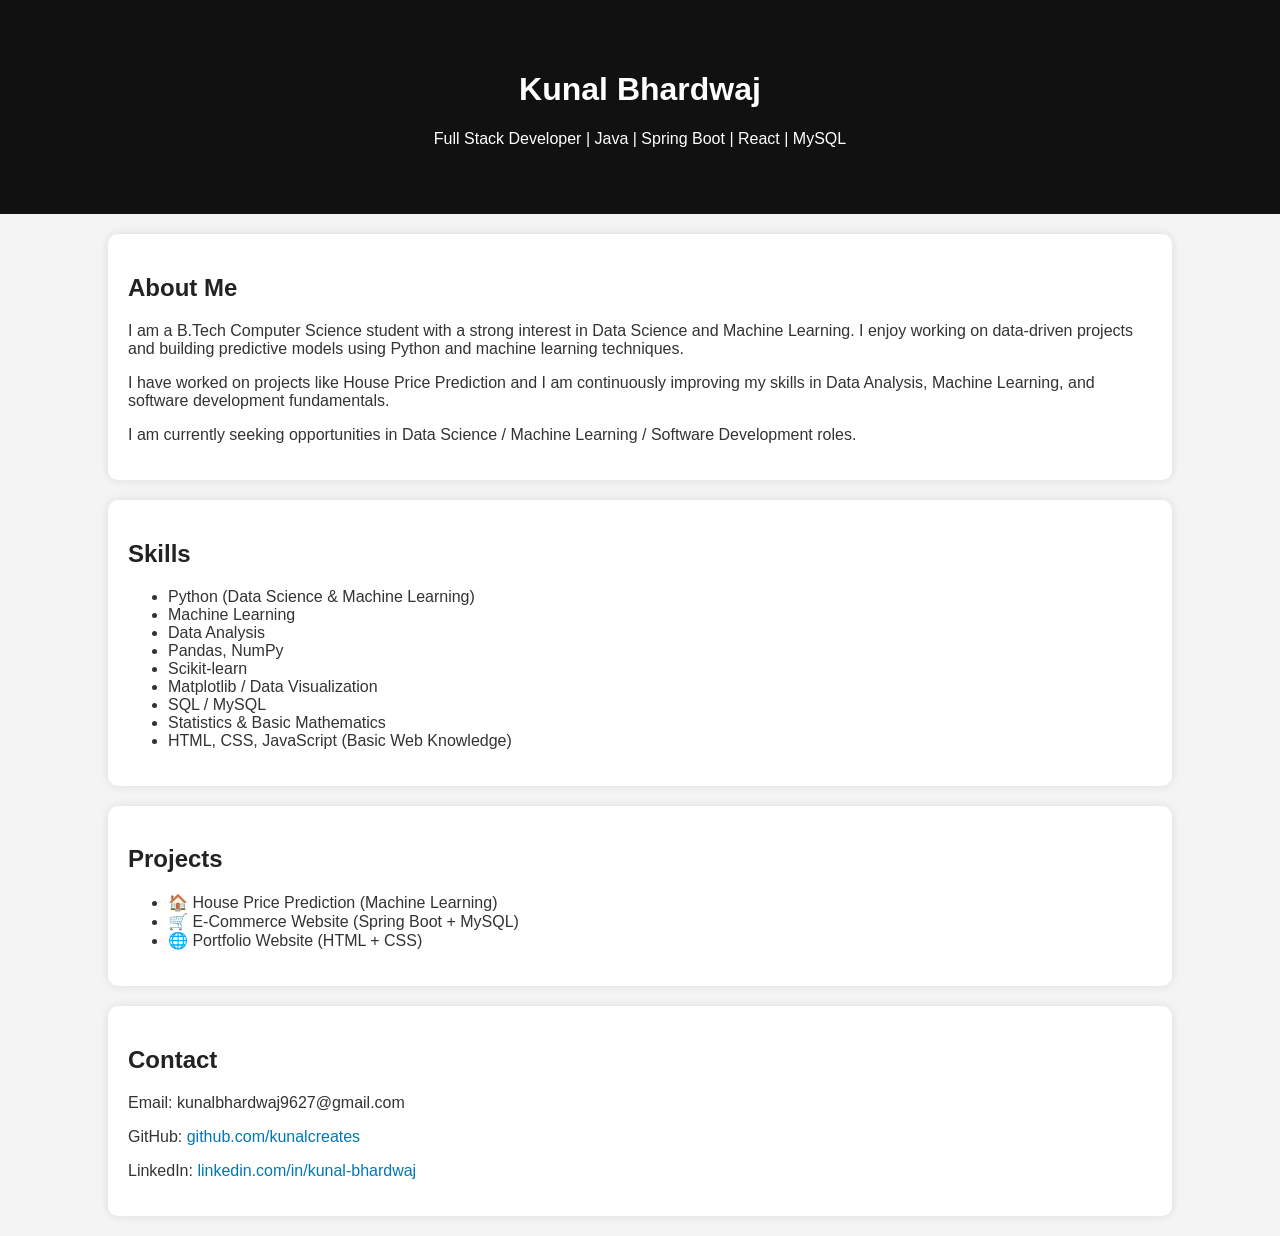
==== index.html @ 04a7f88f "Add files via upload" ====
<!DOCTYPE html>
<html lang="en">

<head>
    <link rel="stylesheet" href="style.css">
    <meta charset="UTF-8">
    <title>Kunal Bhardwaj - Portfolio</title>
    <link rel="stylesheet" href="style.css">
</head>

<body>

    <!-- Hero Section -->
    <header>
        <h1>Kunal Bhardwaj</h1>
        <p>Full Stack Developer | Java | Spring Boot | React | MySQL</p>
    </header>

    <!-- About -->
    <section>
        <h2>About Me</h2>
        <p>
            I am a B.Tech Computer Science student with a strong interest in Data Science and Machine Learning.
            I enjoy working on data-driven projects and building predictive models using Python and machine learning
            techniques.
        </p>

        <p>
            I have worked on projects like House Price Prediction and I am continuously improving my skills in Data
            Analysis,
            Machine Learning, and software development fundamentals.
        </p>

        <p>
            I am currently seeking opportunities in Data Science / Machine Learning / Software Development roles.
        </p>

    </section>

    <!-- Skills -->
    <section>
        <h2>Skills</h2>
        <ul>
            <li>Python (Data Science & Machine Learning)</li>
            <li>Machine Learning</li>
            <li>Data Analysis</li>
            <li>Pandas, NumPy</li>
            <li>Scikit-learn</li>
            <li>Matplotlib / Data Visualization</li>
            <li>SQL / MySQL</li>
            <li>Statistics & Basic Mathematics</li>
            <li>HTML, CSS, JavaScript (Basic Web Knowledge)</li>
        </ul>
    </section>

    <!-- Projects -->
    <section>
        <h2>Projects</h2>
        <ul>
            <li>🏠 House Price Prediction (Machine Learning)</li>
            <li>🛒 E-Commerce Website (Spring Boot + MySQL)</li>
            <li>🌐 Portfolio Website (HTML + CSS)</li>
        </ul>
    </section>

    <!-- Contact Section (UPDATED) -->
    <section>
        <h2>Contact</h2>

        <p>Email: kunalbhardwaj9627@gmail.com</p>

        <p>
            GitHub:
            <a href="https://github.com/kunalcreates" target="_blank">
                github.com/kunalcreates
            </a>
        </p>

        <p>
            LinkedIn:
            <a href="https://www.linkedin.com/in/kunal-bhardwaj-2231b2337" target="_blank">
                linkedin.com/in/kunal-bhardwaj
            </a>
        </p>

    </section>

</body>

</html>
---- style.css ----
body {
    font-family: Arial;
    margin: 0;
    padding: 0;
    background: #f4f4f4;
    color: #333;
}

header {
    background: #111;
    color: white;
    text-align: center;
    padding: 50px;
}

section {
    background: white;
    margin: 20px auto;
    padding: 20px;
    width: 80%;
    border-radius: 10px;
    box-shadow: 0px 0px 10px rgba(0, 0, 0, 0.1);
}

h2 {
    color: #222;
}

a {
    color: #0077b5;
    text-decoration: none;
}

a:hover {
    text-decoration: underline;
}
---- style.css ----
body {
    font-family: Arial;
    margin: 0;
    padding: 0;
    background: #f4f4f4;
    color: #333;
}

header {
    background: #111;
    color: white;
    text-align: center;
    padding: 50px;
}

section {
    background: white;
    margin: 20px auto;
    padding: 20px;
    width: 80%;
    border-radius: 10px;
    box-shadow: 0px 0px 10px rgba(0, 0, 0, 0.1);
}

h2 {
    color: #222;
}

a {
    color: #0077b5;
    text-decoration: none;
}

a:hover {
    text-decoration: underline;
}
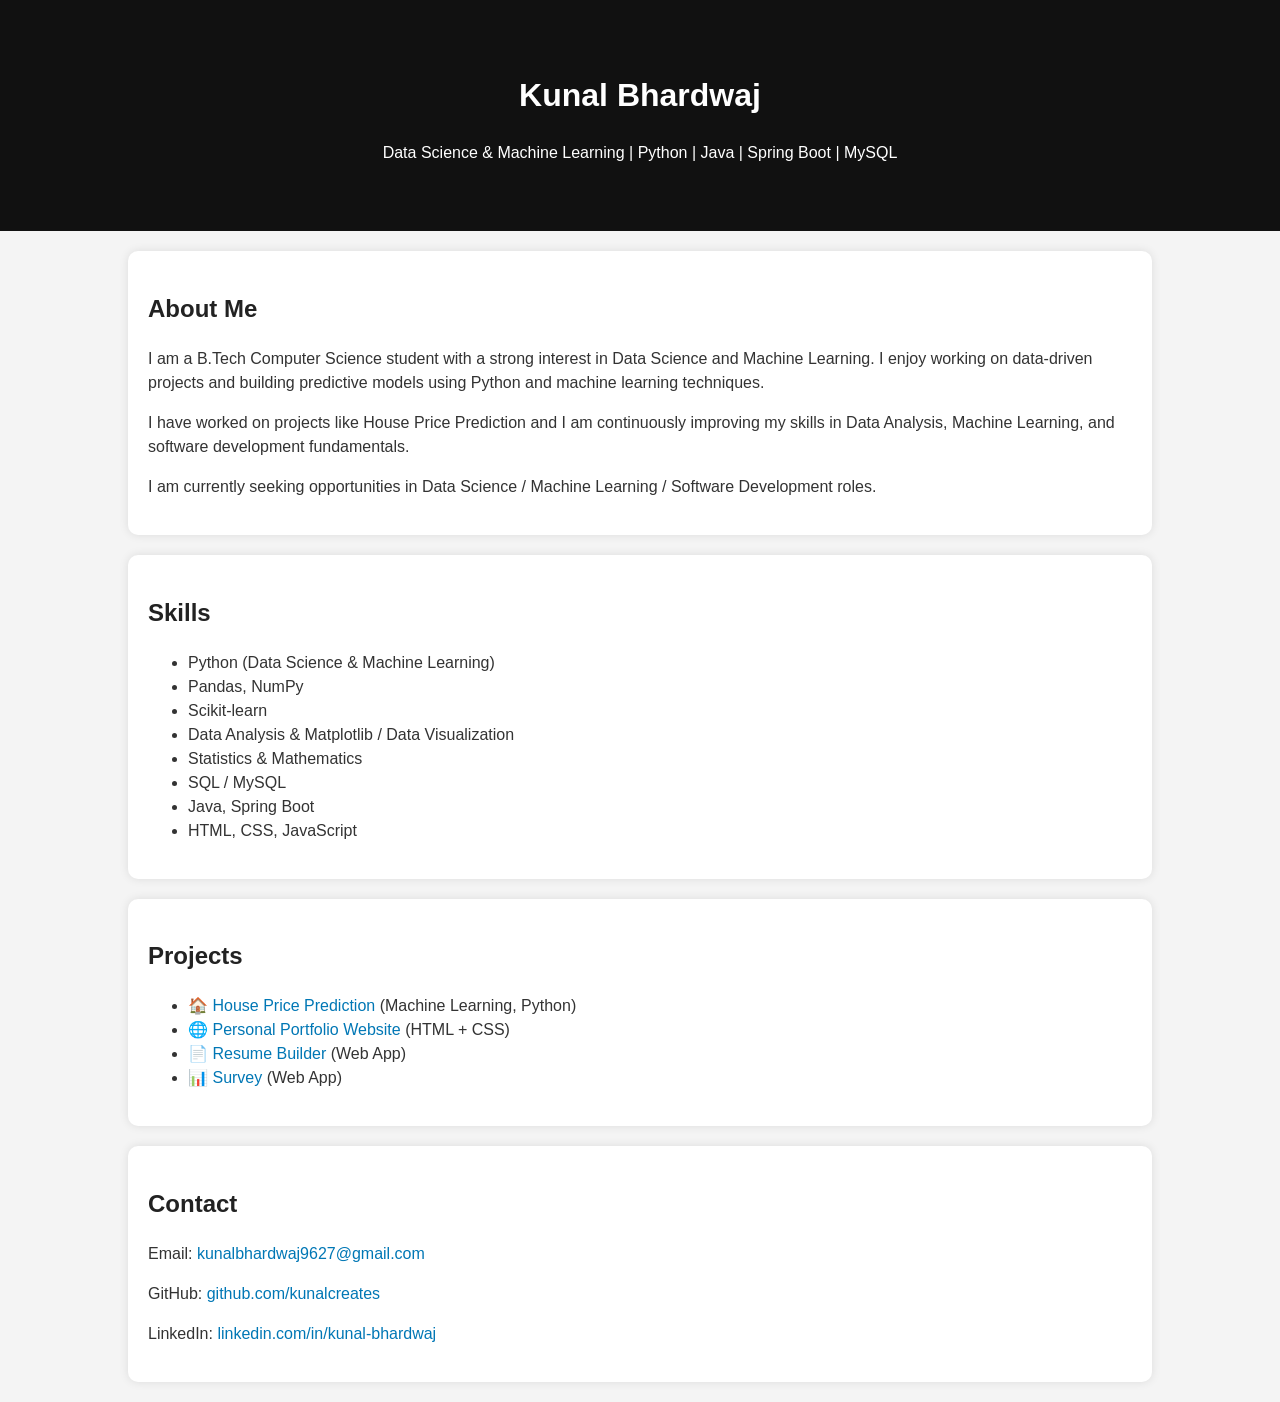
==== commit 867c5a03: "Clean up portfolio: remove duplicate page, fix HTML/CSS, add project links - Remove duplicate portfo" ====
--- a/index.html
+++ b/index.html
@@ -1,90 +1,102 @@
-<!DOCTYPE html>
-<html lang="en">
-
-<head>
-    <link rel="stylesheet" href="style.css">
-    <meta charset="UTF-8">
-    <title>Kunal Bhardwaj - Portfolio</title>
-    <link rel="stylesheet" href="style.css">
-</head>
-
-<body>
-
-    <!-- Hero Section -->
-    <header>
-        <h1>Kunal Bhardwaj</h1>
-        <p>Full Stack Developer | Java | Spring Boot | React | MySQL</p>
-    </header>
-
-    <!-- About -->
-    <section>
-        <h2>About Me</h2>
-        <p>
-            I am a B.Tech Computer Science student with a strong interest in Data Science and Machine Learning.
-            I enjoy working on data-driven projects and building predictive models using Python and machine learning
-            techniques.
-        </p>
-
-        <p>
-            I have worked on projects like House Price Prediction and I am continuously improving my skills in Data
-            Analysis,
-            Machine Learning, and software development fundamentals.
-        </p>
-
-        <p>
-            I am currently seeking opportunities in Data Science / Machine Learning / Software Development roles.
-        </p>
-
-    </section>
-
-    <!-- Skills -->
-    <section>
-        <h2>Skills</h2>
-        <ul>
-            <li>Python (Data Science & Machine Learning)</li>
-            <li>Machine Learning</li>
-            <li>Data Analysis</li>
-            <li>Pandas, NumPy</li>
-            <li>Scikit-learn</li>
-            <li>Matplotlib / Data Visualization</li>
-            <li>SQL / MySQL</li>
-            <li>Statistics & Basic Mathematics</li>
-            <li>HTML, CSS, JavaScript (Basic Web Knowledge)</li>
-        </ul>
-    </section>
-
-    <!-- Projects -->
-    <section>
-        <h2>Projects</h2>
-        <ul>
-            <li>🏠 House Price Prediction (Machine Learning)</li>
-            <li>🛒 E-Commerce Website (Spring Boot + MySQL)</li>
-            <li>🌐 Portfolio Website (HTML + CSS)</li>
-        </ul>
-    </section>
-
-    <!-- Contact Section (UPDATED) -->
-    <section>
-        <h2>Contact</h2>
-
-        <p>Email: kunalbhardwaj9627@gmail.com</p>
-
-        <p>
-            GitHub:
-            <a href="https://github.com/kunalcreates" target="_blank">
-                github.com/kunalcreates
-            </a>
-        </p>
-
-        <p>
-            LinkedIn:
-            <a href="https://www.linkedin.com/in/kunal-bhardwaj-2231b2337" target="_blank">
-                linkedin.com/in/kunal-bhardwaj
-            </a>
-        </p>
-
-    </section>
-
-</body>
-
-</html>+<!DOCTYPE html>
+<html lang="en">
+
+<head>
+    <meta charset="UTF-8">
+    <meta name="viewport" content="width=device-width, initial-scale=1.0">
+    <meta name="description" content="Kunal Bhardwaj - Portfolio showcasing data science, machine learning and software development projects.">
+    <title>Kunal Bhardwaj - Portfolio</title>
+    <link rel="stylesheet" href="style.css">
+</head>
+
+<body>
+
+    <!-- Hero Section -->
+    <header>
+        <h1>Kunal Bhardwaj</h1>
+        <p>Data Science & Machine Learning | Python | Java | Spring Boot | MySQL</p>
+    </header>
+
+    <!-- About -->
+    <section>
+        <h2>About Me</h2>
+        <p>
+            I am a B.Tech Computer Science student with a strong interest in Data Science and Machine Learning.
+            I enjoy working on data-driven projects and building predictive models using Python and machine learning
+            techniques.
+        </p>
+
+        <p>
+            I have worked on projects like House Price Prediction and I am continuously improving my skills in Data
+            Analysis, Machine Learning, and software development fundamentals.
+        </p>
+
+        <p>
+            I am currently seeking opportunities in Data Science / Machine Learning / Software Development roles.
+        </p>
+
+    </section>
+
+    <!-- Skills -->
+    <section>
+        <h2>Skills</h2>
+        <ul>
+            <li>Python (Data Science & Machine Learning)</li>
+            <li>Pandas, NumPy</li>
+            <li>Scikit-learn</li>
+            <li>Data Analysis &amp; Matplotlib / Data Visualization</li>
+            <li>Statistics &amp; Mathematics</li>
+            <li>SQL / MySQL</li>
+            <li>Java, Spring Boot</li>
+            <li>HTML, CSS, JavaScript</li>
+        </ul>
+    </section>
+
+    <!-- Projects -->
+    <section>
+        <h2>Projects</h2>
+        <ul>
+            <li>
+                🏠 <a href="https://github.com/kunalcreates/House-Price-Prediction-" target="_blank" rel="noopener">House Price Prediction</a>
+                (Machine Learning, Python)
+            </li>
+            <li>
+                🌐 <a href="https://github.com/kunalcreates/Personal-portfolio" target="_blank" rel="noopener">Personal Portfolio Website</a>
+                (HTML + CSS)
+            </li>
+            <li>
+                📄 <a href="https://github.com/kunalcreates/Resume-Builder" target="_blank" rel="noopener">Resume Builder</a>
+                (Web App)
+            </li>
+            <li>
+                📊 <a href="https://github.com/kunalcreates/Survey-" target="_blank" rel="noopener">Survey</a>
+                (Web App)
+            </li>
+        </ul>
+    </section>
+
+    <!-- Contact -->
+    <section>
+        <h2>Contact</h2>
+
+        <p>Email: <a href="mailto:kunalbhardwaj9627@gmail.com">kunalbhardwaj9627@gmail.com</a></p>
+
+        <p>
+            GitHub:
+            <a href="https://github.com/kunalcreates" target="_blank" rel="noopener">
+                github.com/kunalcreates
+            </a>
+        </p>
+
+        <p>
+            LinkedIn:
+            <a href="https://www.linkedin.com/in/kunal-bhardwaj-2231b2337" target="_blank" rel="noopener">
+                linkedin.com/in/kunal-bhardwaj
+            </a>
+        </p>
+
+    </section>
+
+</body>
+
+</html>
--- a/style.css
+++ b/style.css
@@ -1,36 +1,49 @@
-body {
-    font-family: Arial;
-    margin: 0;
-    padding: 0;
-    background: #f4f4f4;
-    color: #333;
-}
-
-header {
-    background: #111;
-    color: white;
-    text-align: center;
-    padding: 50px;
-}
-
-section {
-    background: white;
-    margin: 20px auto;
-    padding: 20px;
-    width: 80%;
-    border-radius: 10px;
-    box-shadow: 0px 0px 10px rgba(0, 0, 0, 0.1);
-}
-
-h2 {
-    color: #222;
-}
-
-a {
-    color: #0077b5;
-    text-decoration: none;
-}
-
-a:hover {
-    text-decoration: underline;
-}+body {
+    font-family: Arial, sans-serif;
+    margin: 0;
+    padding: 0;
+    background: #f4f4f4;
+    color: #333;
+    line-height: 1.5;
+}
+
+header {
+    background: #111;
+    color: white;
+    text-align: center;
+    padding: 50px 20px;
+}
+
+section {
+    background: white;
+    margin: 20px auto;
+    padding: 20px;
+    width: 80%;
+    box-sizing: border-box;
+    border-radius: 10px;
+    box-shadow: 0px 0px 10px rgba(0, 0, 0, 0.1);
+}
+
+h2 {
+    color: #222;
+}
+
+a {
+    color: #0077b5;
+    text-decoration: none;
+}
+
+a:hover {
+    text-decoration: underline;
+}
+
+@media (max-width: 600px) {
+    header {
+        padding: 30px 15px;
+    }
+
+    section {
+        width: 92%;
+        padding: 15px;
+    }
+}
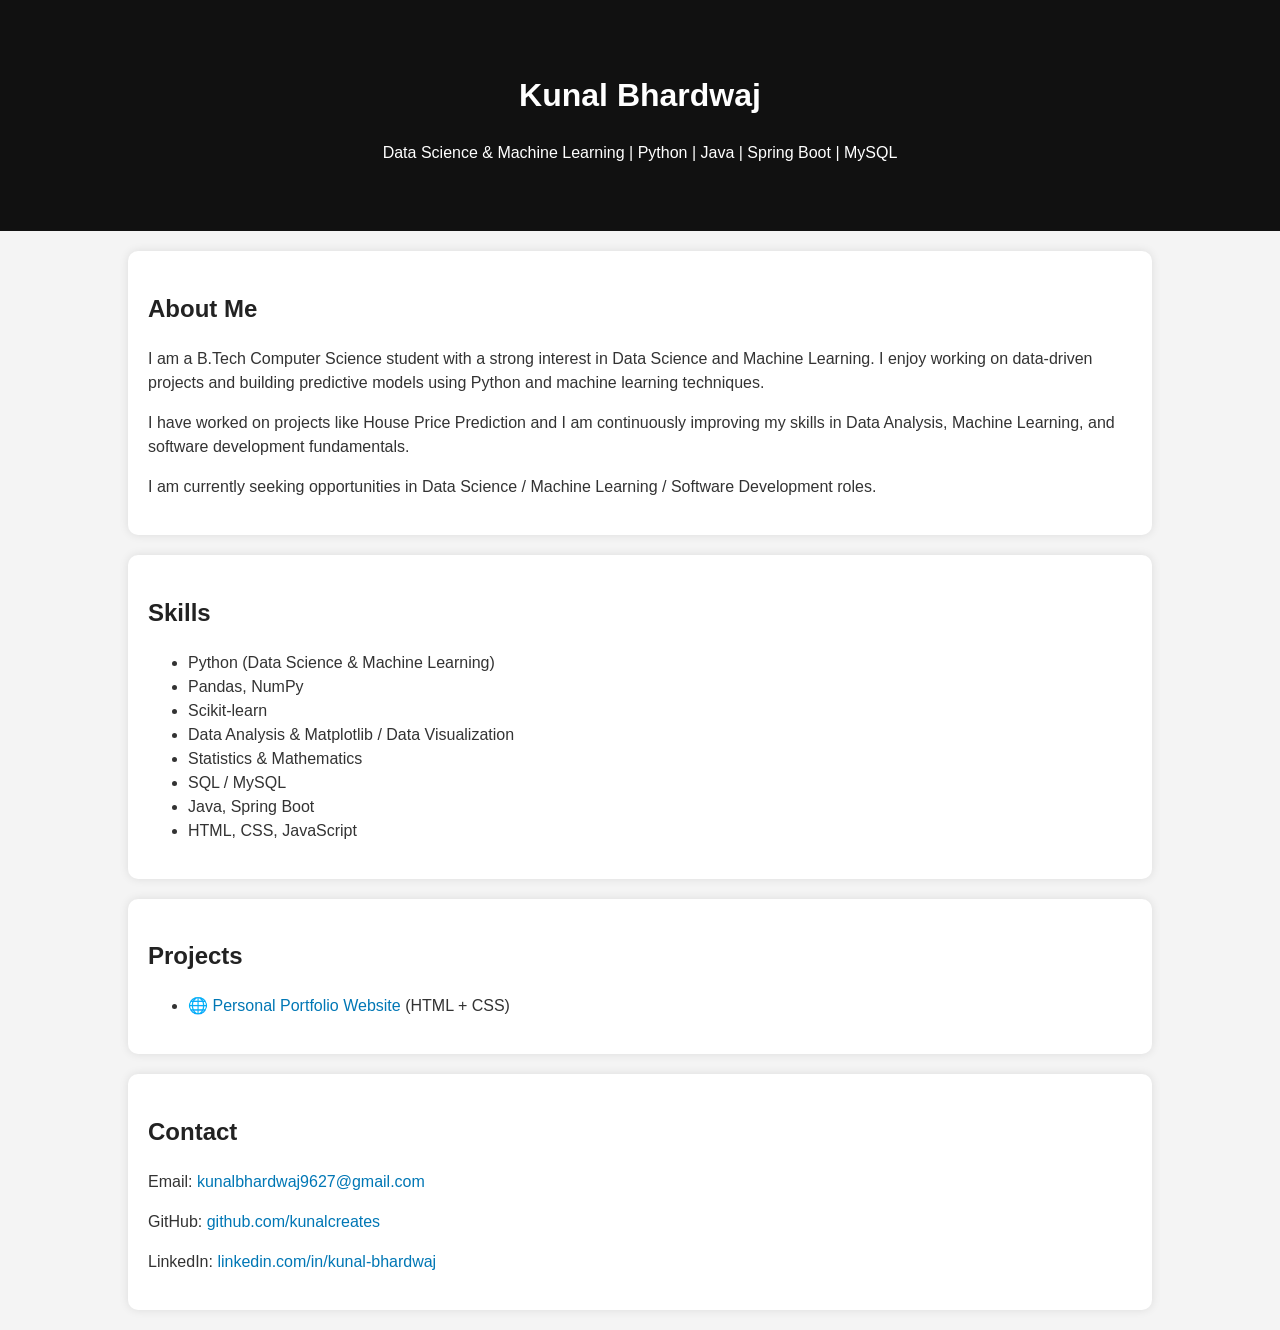
==== commit 3e0518ea: "Remove links to deleted repositories Co-Authored-By: Claude Haiku 5.5 <noreply@anthropic.com> Claude" ====
--- a/index.html
+++ b/index.html
@@ -57,20 +57,8 @@
         <h2>Projects</h2>
         <ul>
             <li>
-                🏠 <a href="https://github.com/kunalcreates/House-Price-Prediction-" target="_blank" rel="noopener">House Price Prediction</a>
-                (Machine Learning, Python)
-            </li>
-            <li>
                 🌐 <a href="https://github.com/kunalcreates/Personal-portfolio" target="_blank" rel="noopener">Personal Portfolio Website</a>
                 (HTML + CSS)
-            </li>
-            <li>
-                📄 <a href="https://github.com/kunalcreates/Resume-Builder" target="_blank" rel="noopener">Resume Builder</a>
-                (Web App)
-            </li>
-            <li>
-                📊 <a href="https://github.com/kunalcreates/Survey-" target="_blank" rel="noopener">Survey</a>
-                (Web App)
             </li>
         </ul>
     </section>
